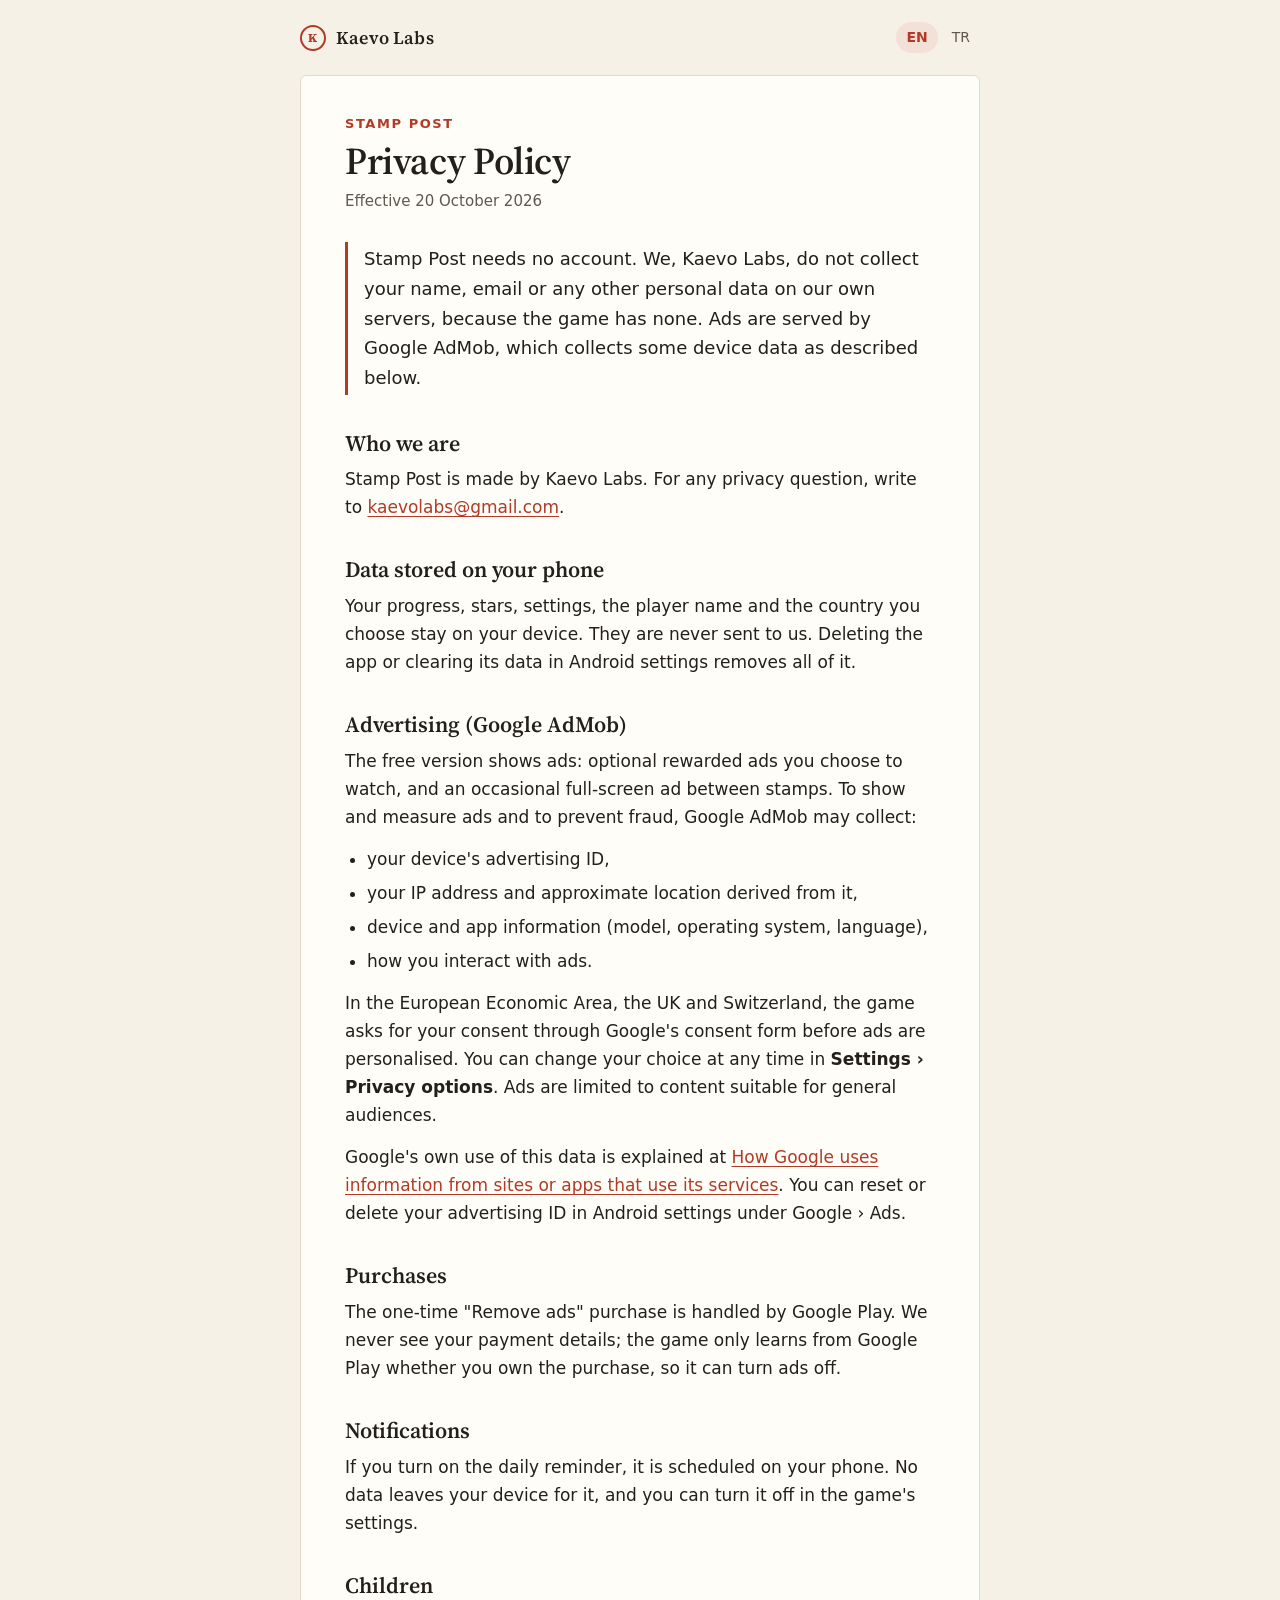
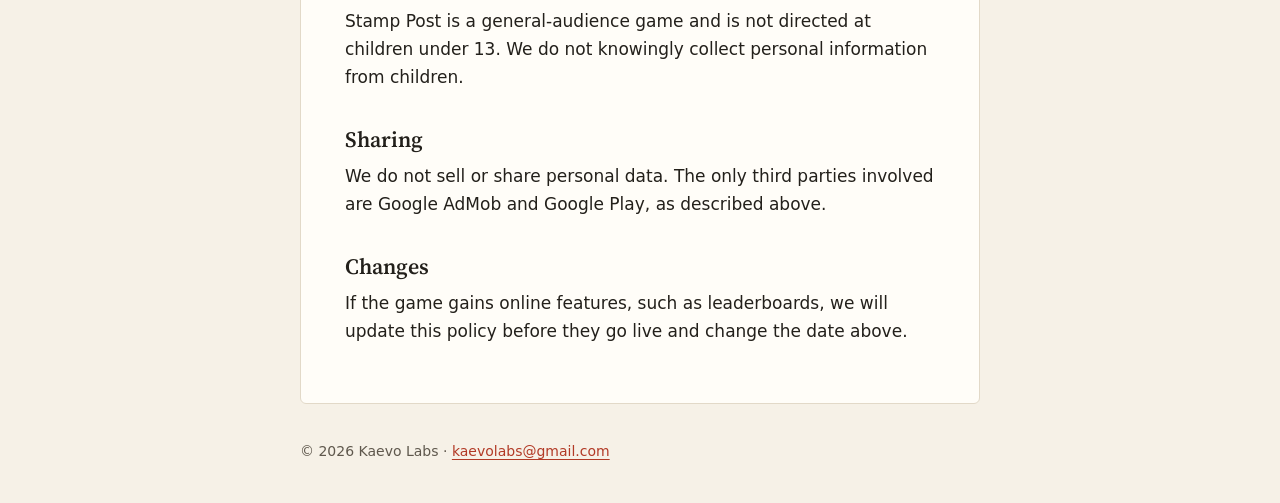
==== stamp-post/privacy/index.html @ aa977a87 "feat: Kaevo Labs site, Stamp Post privacy policy (EN/TR), app-ads.txt" ====
<!doctype html>
<html lang="en">
<head>
  <meta charset="utf-8">
  <meta name="viewport" content="width=device-width, initial-scale=1">
  <title>Stamp Post Privacy Policy · Kaevo Labs</title>
  <meta name="description" content="Privacy policy for Stamp Post, a stamp puzzle game by Kaevo Labs.">
  <link rel="alternate" hreflang="en" href="https://barkudza.github.io/stamp-post/privacy/">
  <link rel="alternate" hreflang="tr" href="https://barkudza.github.io/stamp-post/privacy/tr/">
  <link rel="preconnect" href="https://fonts.googleapis.com">
  <link rel="preconnect" href="https://fonts.gstatic.com" crossorigin>
  <link rel="stylesheet" href="https://fonts.googleapis.com/css2?family=Source+Serif+4:opsz,wght@8..60,600;8..60,700&display=swap">
  <link rel="stylesheet" href="../../assets/site.css">
</head>
<body>
  <div class="wrap">
    <header class="top">
      <a class="brand" href="../../"><span class="brand-mark">K</span>Kaevo Labs</a>
      <nav class="lang" aria-label="Language"><span>EN</span><a href="tr/" hreflang="tr" lang="tr">TR</a></nav>
    </header>

    <main class="sheet">
      <p class="eyebrow">Stamp Post</p>
      <h1>Privacy Policy</h1>
      <p class="meta">Effective 20 October 2026</p>

      <p class="lead">Stamp Post needs no account. We, Kaevo Labs, do not collect your name, email or any other personal data on our own servers, because the game has none. Ads are served by Google AdMob, which collects some device data as described below.</p>

      <h2>Who we are</h2>
      <p>Stamp Post is made by Kaevo Labs. For any privacy question, write to <a href="mailto:kaevolabs@gmail.com">kaevolabs@gmail.com</a>.</p>

      <h2>Data stored on your phone</h2>
      <p>Your progress, stars, settings, the player name and the country you choose stay on your device. They are never sent to us. Deleting the app or clearing its data in Android settings removes all of it.</p>

      <h2>Advertising (Google AdMob)</h2>
      <p>The free version shows ads: optional rewarded ads you choose to watch, and an occasional full-screen ad between stamps. To show and measure ads and to prevent fraud, Google AdMob may collect:</p>
      <ul>
        <li>your device's advertising ID,</li>
        <li>your IP address and approximate location derived from it,</li>
        <li>device and app information (model, operating system, language),</li>
        <li>how you interact with ads.</li>
      </ul>
      <p>In the European Economic Area, the UK and Switzerland, the game asks for your consent through Google's consent form before ads are personalised. You can change your choice at any time in <strong>Settings › Privacy options</strong>. Ads are limited to content suitable for general audiences.</p>
      <p>Google's own use of this data is explained at <a href="https://policies.google.com/technologies/partner-sites">How Google uses information from sites or apps that use its services</a>. You can reset or delete your advertising ID in Android settings under Google › Ads.</p>

      <h2>Purchases</h2>
      <p>The one-time "Remove ads" purchase is handled by Google Play. We never see your payment details; the game only learns from Google Play whether you own the purchase, so it can turn ads off.</p>

      <h2>Notifications</h2>
      <p>If you turn on the daily reminder, it is scheduled on your phone. No data leaves your device for it, and you can turn it off in the game's settings.</p>

      <h2>Children</h2>
      <p>Stamp Post is a general-audience game and is not directed at children under 13. We do not knowingly collect personal information from children.</p>

      <h2>Sharing</h2>
      <p>We do not sell or share personal data. The only third parties involved are Google AdMob and Google Play, as described above.</p>

      <h2>Changes</h2>
      <p>If the game gains online features, such as leaderboards, we will update this policy before they go live and change the date above.</p>
    </main>

    <footer class="foot">© 2026 Kaevo Labs · <a href="mailto:kaevolabs@gmail.com">kaevolabs@gmail.com</a></footer>
  </div>
</body>
</html>
---- assets/site.css ----
/* Kaevo Labs: ortak site stili. Kâğıt zemin, mürekkep yazı, tek vurgu rengi (mühür kırmızısı). */
:root {
  --paper: #f6f1e7;
  --sheet: #fffdf8;
  --ink: #23201b;
  --ink-soft: #5f584d;
  --rule: #e2d9c8;
  --accent: #b23a26;
  --accent-soft: #f3e1d8;
  --serif: "Source Serif 4", Georgia, "Times New Roman", serif;
  --sans: system-ui, -apple-system, "Segoe UI", Roboto, sans-serif;
}
@media (prefers-color-scheme: dark) {
  :root {
    --paper: #17150f;
    --sheet: #1f1c16;
    --ink: #ece5d6;
    --ink-soft: #aba294;
    --rule: #37322a;
    --accent: #e0745d;
    --accent-soft: #3a241d;
  }
}

* { box-sizing: border-box; }
html { -webkit-text-size-adjust: 100%; }
body {
  margin: 0;
  background: var(--paper);
  color: var(--ink);
  font: 17px/1.65 var(--sans);
}
a { color: var(--accent); text-underline-offset: 3px; }
a:hover { text-decoration-thickness: 2px; }

.wrap { max-width: 720px; margin: 0 auto; padding: 0 20px; }

/* üst şerit */
.top {
  display: flex; align-items: center; justify-content: space-between; gap: 16px;
  padding: 22px 0;
}
.brand {
  display: inline-flex; align-items: center; gap: 10px;
  color: var(--ink); text-decoration: none;
  font: 600 18px/1 var(--serif); letter-spacing: 0.01em;
}
.brand-mark {
  width: 26px; height: 26px; border-radius: 50%;
  border: 2px solid var(--accent);
  display: grid; place-items: center;
  color: var(--accent); font: 700 12px/1 var(--serif);
}
.lang { display: flex; gap: 4px; font-size: 14px; }
.lang a, .lang span {
  padding: 4px 10px; border-radius: 999px; text-decoration: none;
}
.lang span { background: var(--accent-soft); color: var(--accent); font-weight: 600; }
.lang a { color: var(--ink-soft); }

/* sayfa */
.sheet {
  background: var(--sheet);
  border: 1px solid var(--rule);
  border-radius: 6px;
  padding: 40px 44px 44px;
  margin-bottom: 28px;
}
.eyebrow {
  margin: 0 0 8px;
  color: var(--accent);
  font: 600 13px/1.2 var(--sans); letter-spacing: 0.12em; text-transform: uppercase;
}
h1 {
  margin: 0 0 6px;
  font: 600 38px/1.15 var(--serif); letter-spacing: -0.01em;
}
.meta { margin: 0 0 28px; color: var(--ink-soft); font-size: 15px; }
h2 {
  margin: 34px 0 8px;
  font: 600 22px/1.3 var(--serif);
}
p, ul { margin: 0 0 14px; }
ul { padding-left: 22px; }
li { margin-bottom: 6px; }
.lead {
  font-size: 18px;
  border-left: 3px solid var(--accent);
  padding: 2px 0 2px 16px;
  margin-bottom: 8px;
}
.games { list-style: none; padding: 0; margin: 18px 0 0; }
.game {
  display: flex; justify-content: space-between; align-items: baseline; gap: 12px; flex-wrap: wrap;
  padding: 16px 0; border-top: 1px solid var(--rule);
}
.game:last-child { border-bottom: 1px solid var(--rule); }
.game strong { font: 600 20px/1.3 var(--serif); }
.game small { display: block; color: var(--ink-soft); font-size: 15px; }
.game nav { display: flex; gap: 14px; font-size: 15px; }

.foot {
  padding: 8px 0 40px;
  color: var(--ink-soft); font-size: 14px;
}

@media (max-width: 560px) {
  body { font-size: 16px; }
  .wrap { padding: 0 16px; }
  .sheet { padding: 28px 20px 30px; border-left: 0; border-right: 0; border-radius: 0; margin: 0 -16px 24px; }
  h1 { font-size: 30px; }
}
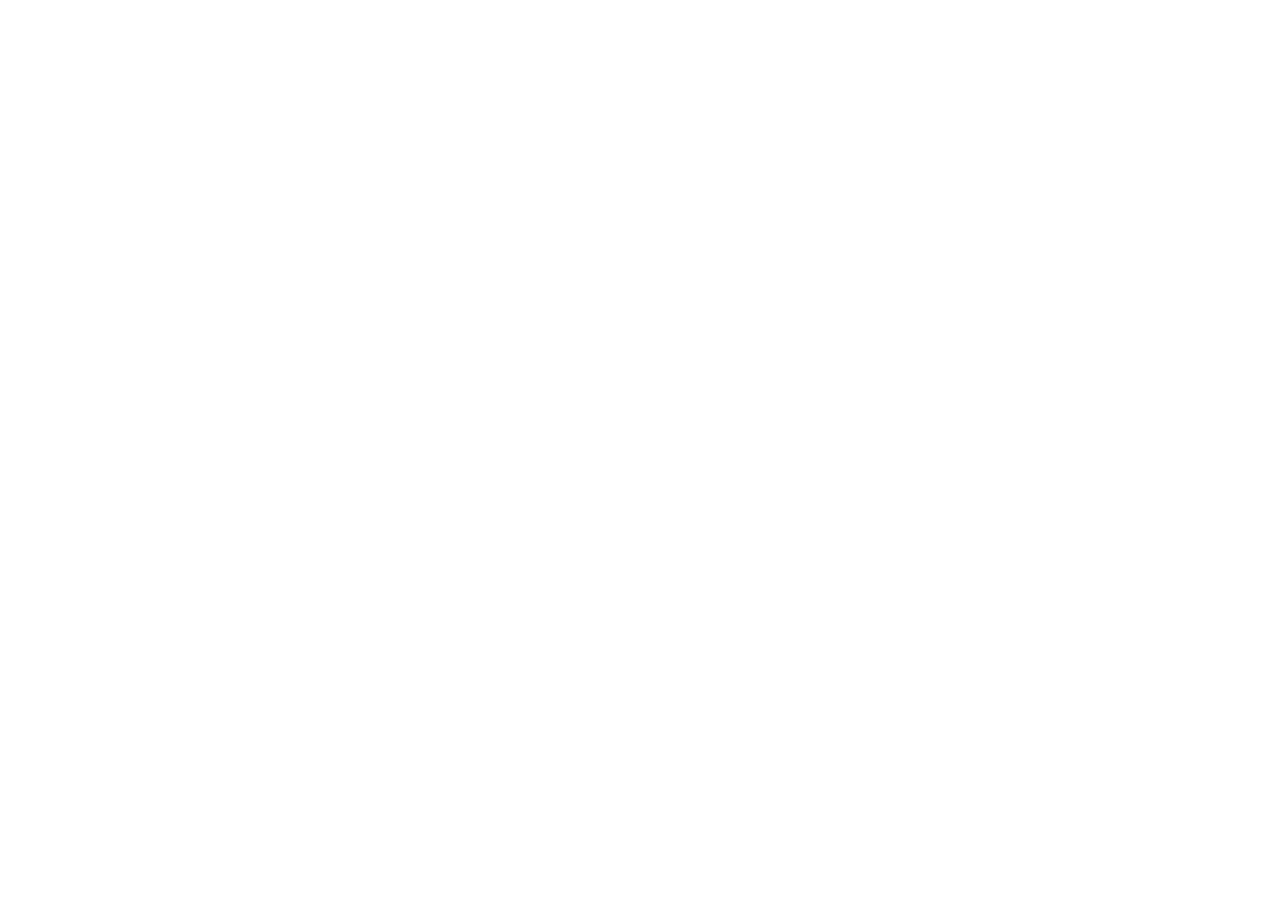
==== commit b5da5222: "Stamp Post privacy moved to kaevolabs.github.io (redirect) Co-Authored-By: Claude Opus 5.5 <noreply@" ====
--- a/stamp-post/privacy/index.html
+++ b/stamp-post/privacy/index.html
@@ -1,65 +1,15 @@
 <!doctype html>
 <html lang="en">
 <head>
-  <meta charset="utf-8">
-  <meta name="viewport" content="width=device-width, initial-scale=1">
-  <title>Stamp Post Privacy Policy · Kaevo Labs</title>
-  <meta name="description" content="Privacy policy for Stamp Post, a stamp puzzle game by Kaevo Labs.">
-  <link rel="alternate" hreflang="en" href="https://barkudza.github.io/stamp-post/privacy/">
-  <link rel="alternate" hreflang="tr" href="https://barkudza.github.io/stamp-post/privacy/tr/">
-  <link rel="preconnect" href="https://fonts.googleapis.com">
-  <link rel="preconnect" href="https://fonts.gstatic.com" crossorigin>
-  <link rel="stylesheet" href="https://fonts.googleapis.com/css2?family=Source+Serif+4:opsz,wght@8..60,600;8..60,700&display=swap">
-  <link rel="stylesheet" href="../../assets/site.css">
+<meta charset="utf-8">
+<meta name="viewport" content="width=device-width, initial-scale=1">
+<title>Stamp Post Privacy Policy</title>
+<link rel="canonical" href="https://kaevolabs.github.io/stamp-post/privacy/">
+<meta http-equiv="refresh" content="0; url=https://kaevolabs.github.io/stamp-post/privacy/">
+<meta name="robots" content="noindex">
 </head>
 <body>
-  <div class="wrap">
-    <header class="top">
-      <a class="brand" href="../../"><span class="brand-mark">K</span>Kaevo Labs</a>
-      <nav class="lang" aria-label="Language"><span>EN</span><a href="tr/" hreflang="tr" lang="tr">TR</a></nav>
-    </header>
-
-    <main class="sheet">
-      <p class="eyebrow">Stamp Post</p>
-      <h1>Privacy Policy</h1>
-      <p class="meta">Effective 20 October 2026</p>
-
-      <p class="lead">Stamp Post needs no account. We, Kaevo Labs, do not collect your name, email or any other personal data on our own servers, because the game has none. Ads are served by Google AdMob, which collects some device data as described below.</p>
-
-      <h2>Who we are</h2>
-      <p>Stamp Post is made by Kaevo Labs. For any privacy question, write to <a href="mailto:kaevolabs@gmail.com">kaevolabs@gmail.com</a>.</p>
-
-      <h2>Data stored on your phone</h2>
-      <p>Your progress, stars, settings, the player name and the country you choose stay on your device. They are never sent to us. Deleting the app or clearing its data in Android settings removes all of it.</p>
-
-      <h2>Advertising (Google AdMob)</h2>
-      <p>The free version shows ads: optional rewarded ads you choose to watch, and an occasional full-screen ad between stamps. To show and measure ads and to prevent fraud, Google AdMob may collect:</p>
-      <ul>
-        <li>your device's advertising ID,</li>
-        <li>your IP address and approximate location derived from it,</li>
-        <li>device and app information (model, operating system, language),</li>
-        <li>how you interact with ads.</li>
-      </ul>
-      <p>In the European Economic Area, the UK and Switzerland, the game asks for your consent through Google's consent form before ads are personalised. You can change your choice at any time in <strong>Settings › Privacy options</strong>. Ads are limited to content suitable for general audiences.</p>
-      <p>Google's own use of this data is explained at <a href="https://policies.google.com/technologies/partner-sites">How Google uses information from sites or apps that use its services</a>. You can reset or delete your advertising ID in Android settings under Google › Ads.</p>
-
-      <h2>Purchases</h2>
-      <p>The one-time "Remove ads" purchase is handled by Google Play. We never see your payment details; the game only learns from Google Play whether you own the purchase, so it can turn ads off.</p>
-
-      <h2>Notifications</h2>
-      <p>If you turn on the daily reminder, it is scheduled on your phone. No data leaves your device for it, and you can turn it off in the game's settings.</p>
-
-      <h2>Children</h2>
-      <p>Stamp Post is a general-audience game and is not directed at children under 13. We do not knowingly collect personal information from children.</p>
-
-      <h2>Sharing</h2>
-      <p>We do not sell or share personal data. The only third parties involved are Google AdMob and Google Play, as described above.</p>
-
-      <h2>Changes</h2>
-      <p>If the game gains online features, such as leaderboards, we will update this policy before they go live and change the date above.</p>
-    </main>
-
-    <footer class="foot">© 2026 Kaevo Labs · <a href="mailto:kaevolabs@gmail.com">kaevolabs@gmail.com</a></footer>
-  </div>
+<p>This page has moved: <a href="https://kaevolabs.github.io/stamp-post/privacy/">https://kaevolabs.github.io/stamp-post/privacy/</a></p>
+<script>location.replace('https://kaevolabs.github.io/stamp-post/privacy/');</script>
 </body>
 </html>
